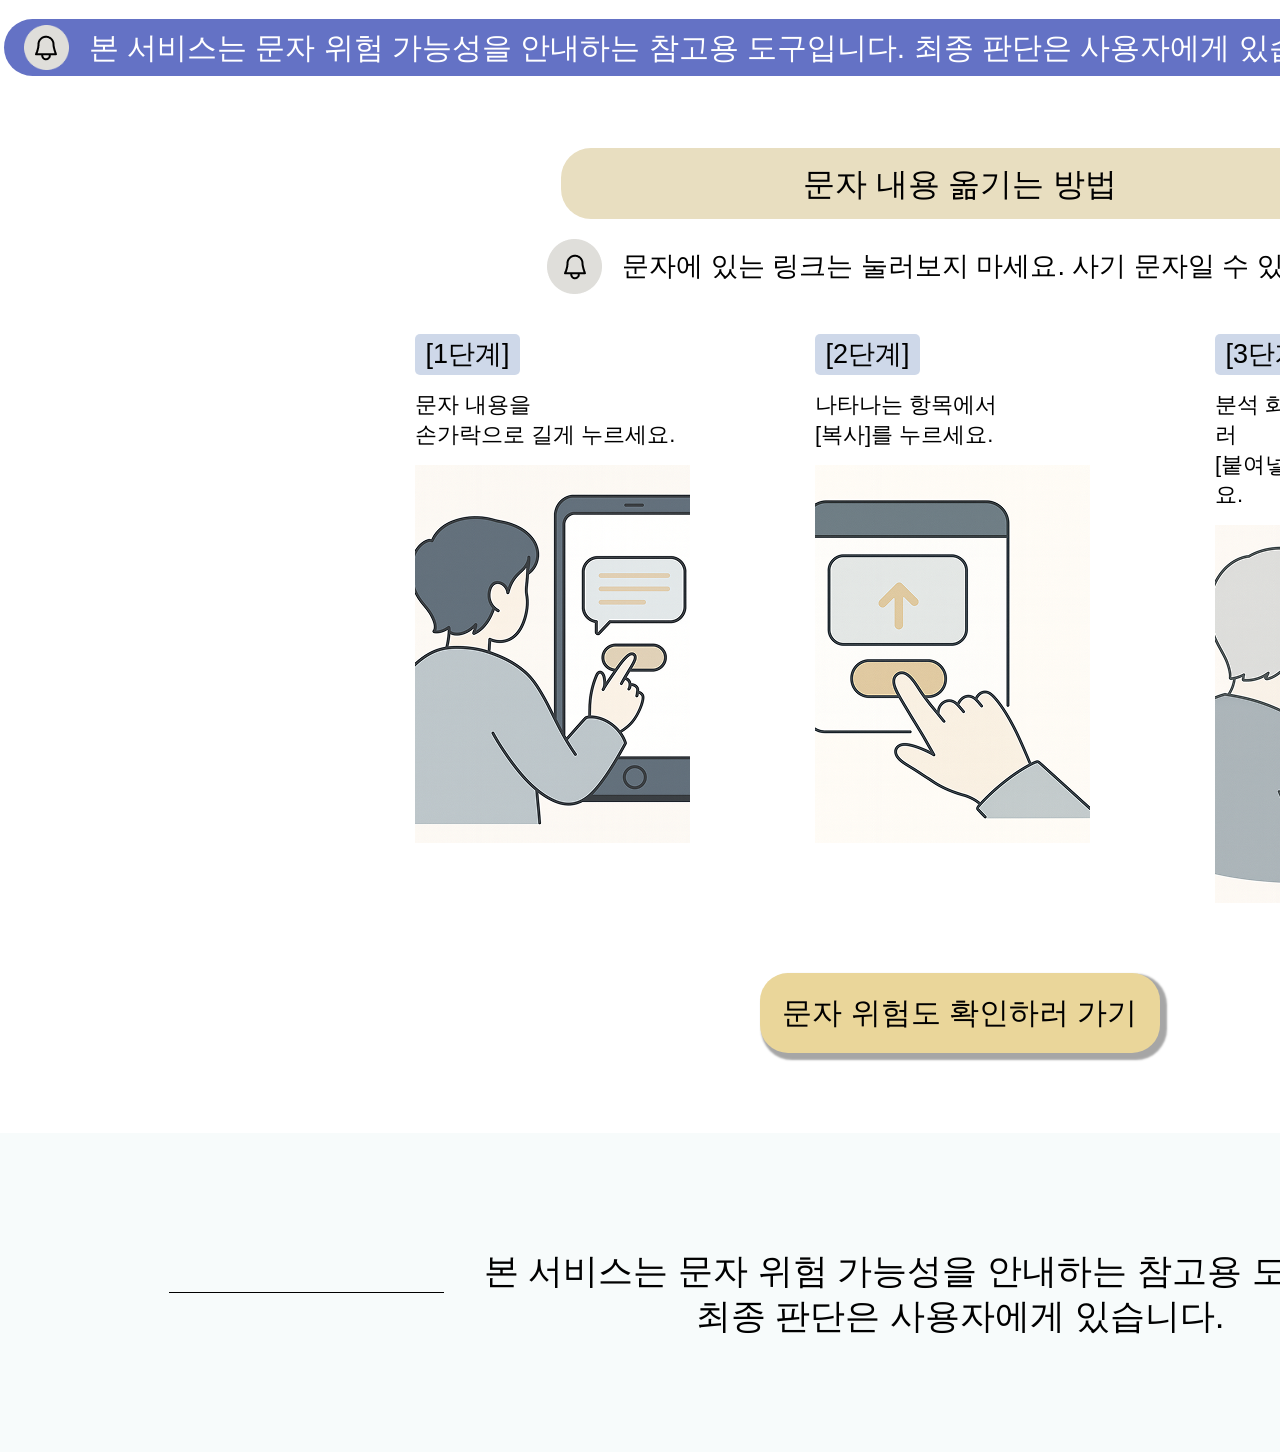
==== Desktop/frontend_project/info.html @ 6da59eaf "first upload" ====
<!DOCTYPE html>
<html lang = "ko">

<head>
<meta charset = "utf-8">
<title>안전 문자 알리미</title>
<link rel = "stylesheet" href = "./css/style.css">
<link rel = "stylesheet" href= "https://fonts.googleapis.com/css2?family=Gowun+Dodum&display=swap">
</head>

<body class = "page page-info">

    <div class = "header">
      <div class = "header-box">
         <div class = "hicon-bell">
            <img src = "./images/bellwall.png" class = "icon-bellwall">
            <img src = "./images/bell.png" class = "icon-bell">
         </div>
         <span class = "header-text">본 서비스는 문자 위험 가능성을 안내하는 참고용 도구입니다. 최종 판단은 사용자에게 있습니다.</span>
      </div>
   </div>

   <div class = "info-box">

      <div class = "infotitle-box">
         문자 내용 옮기는 방법
      </div>

      <div class = "warning-box">
         <div class = "icon-warning">
            <img src = "./images/bellwall.png" class = "icon-bellwall">
            <img src = "./images/bell.png" class = "icon-bell">
         </div>
         <span class = "warning-text">문자에 있는 링크는 눌러보지 마세요. 사기 문자일 수 있습니다.</span>
      </div>

   <div class = "example-wrap">

      <div class = "example-box">
         <div class = "step-box">[1단계]</div>
         <div class = "explain-box">
            문자 내용을<br>
            손가락으로 길게 누르세요.
         </div>
         <img src = "./images/step1.png" class = "step1-img">
      </div>

      <div class = "example-box">
         <div class = "step-box">[2단계]</div>
         <div class = "explain-box">
            나타나는 항목에서<br>
            [복사]를 누르세요.
         </div>
         <img src = "./images/step2.png" class = "step2-img">
      </div>

      <div class = "example-box">
         <div class = "step-box">[3단계]</div>
         <div class = "explain-box">
            분석 화면의 입력칸을 길게 눌러<br>
            [붙여넣기] 항목을 선택하세요.
         </div>
         <img src = "./images/step3.png" class = "step3-img">
      </div>
   </div>

      <a href = "test.html" class = "touch-box">
         문자 위험도 확인하러 가기
      </a>
   </div>


   <div class = "frame2-info">
      <div class = "l-line"></div>
      <span class = "line5"
      >본 서비스는 문자 위험 가능성을 안내하는 참고용 도구입니다.<br>
      최종 판단은 사용자에게 있습니다.
      </span>
      <div class = "r-line"></div>
   </div>

<script src="main.js"></script>
</body>
</html>
---- Desktop/frontend_project/css/style.css ----
/* 기본 숨기기 */
.hidden { display: none; }

/* 기본 설정 */
body {
   font-family : 'Malgun Gothic', '맑은 고딕', sans-serif;
}

.header {
   width: 1920px;
   height: 95px;
   position: fixed;
   top: 0;
   z-index: 1000;
   display: flex;
   justify-content: center;
   align-items: center;
}

.header-box {
   width : 1893px;
   height: 57px;
   background-color : #6472C5;
   border-radius: 35px;
   display: flex;
   padding-left: 20px;
   align-items: center;
   gap: 20px;
}

.hicon-bell {
   position: relative;
   width: 45px;
   height: 45px;
}

.icon-bellwall {
   width: 100%;
   height: 100%;
}

.icon-bell {
   position: absolute;
   top: 50%;
   left: 50%;
   transform : translate(-50%, -50%);
   width: 30px;
   height: 30px;
}

.header-text {
   font-size : 30px;
   font-weight : 400;
   line-height: 52px;
   color: #FFFFFF;
}

/* 시작페이지 */

.page {
   width : 1920px;
   margin : 0 auto;
   background-color : rgba(255, 255, 255, 1);
   position : relative;
   overflow-y : auto;
}

.page-start {
   min-height : 1680px;
}

.big-box {
   width : 100%;
   height: auto;
   margin-top: 570px;
   display: flex;
   justify-content: center;
}

.round-box {
   width : 1160px;
   height : 711px;
   position : relative;

   background-color : rgba(194, 206, 227, 0.92);
   background-image : url("../images/start_round_box.png");
   background-size : cover;
   background-position : center;
   border-radius : 96px;
}

.small-box.link-box {
   width : 766px;
   height : 309px;
   position : absolute;

   top : 110px;
   left : 197px;

   border-radius : 109px;
   background-color : rgba(228, 227, 223, 1);
   box-shadow : 7px 7px 2px 4px rgba(0, 0, 0, 0.25);

   cursor : pointer;

   display : block;

   
   font-weight: 400;
   color :rgba(0, 0, 0, 1);
   text-decoration: none;
}

.small-box.link-box .line1 {
   position : absolute;
   top : 91px;
   left : 73px;
   font-size : 55px;
   line-height : 48px;
   white-space : nowrap;
}

.arrow-icon {
   position : absolute;
   top : 84px;
   left : 624px;
}

.small-box.link-box .line2 {
   position: absolute;
   top : 180px;
   left : 110px;
   font-size : 30px;
   line-height : 48px;
   white-space: nowrap;
}

.small-box {
   width : 818px;
   height : 117px;

   position : absolute;
   top : 484px;
   left : 171px;

   border-radius : 30px;
   background-color : rgba(237, 231, 212, 1);

   display : flex;
   justify-content : center;
   align-items: center;

   font-size : 30px;
   font-weight : 400;
   color :rgba(0, 0, 0, 1);

   line-height: 48px;
   text-align: center;
}

.frame2 {
   width: 100%;
   height: 319px;
   margin-top: 80px;
   background-color: rgba(247, 251, 251, 1);

   display: flex;
   flex-direction: column;
   align-items: center;
   justify-content: center;
   gap : 40px;
}

.line3 {
   margin-bottom: 10px;
   line-height : 48px;
   font-size : 35px;
   font-weight : 400;
   color :rgba(0, 0, 0, 1);
   text-align: center;
}

.m-line {
   width : 1160px;
   height : 1px;
   margin : 5px 0 5px 0;
   background-color : rgba(0, 0, 0, 1);
}

.line4 {
   line-height : 40px;
   font-size : 35px;
   font-weight : 400;
   color :rgba(0, 0, 0, 1);
   text-align: center;
}


/* info페이지 */

.page-info {
   min-height : 1328px;
}

.info-box {
   width : 100%;
   height: auto;
   margin-top: 70px;
   display: flex;
   flex-direction: column;
   align-items: center;
   justify-content: flex-start;
}

.infotitle-box {
   width: 798px;
   height: 71px;
   display: flex;
   align-items: center;
   justify-content: center;
   margin-top: 78px;
   background-color: rgba(232, 222, 192, 1);
   border-radius: 30px;

   line-height: 100%;
   font-size : 32px;
   font-weight: 400;
   color :rgb(0, 0, 0);
   text-align: center;
}

.warning-box {
   display: flex;
   align-items: center;
   margin-top: 20px;
   gap : 20px;
}

.icon-warning {
   position: relative;
   width: 55px;
   height: 55px;
}

.warning-text {
   line-height : 100%;
   font-size : 27px;
   font-weight : 400;
   color :rgb(0, 0, 0);
}

.example-wrap {
   display: flex;
   flex-direction: row;
   justify-content: center;
   gap : 110px;
   margin-top : 40px; 
}

.example-box {
   width : 290px;
   height : auto;
   display : flex;
   flex-direction: column;
   align-items: flex-start;
   text-align: left;
   gap : 15px;
}

.step-box {
   width: 105px;
   height: 41px;
   border-radius: 5px;
   background-color: rgba(198, 210, 229, 0.85);

   line-height: 41px;
   font-size : 27px;
   font-weight: 400;
   color :rgb(0, 0, 0);
   text-align: center;
}

.explain-box {
   line-height: 30px;
   font-size : 22px;
   font-weight: 400;
   color :rgb(0, 0, 0);
}

.step-img {
   width : 61px;
   height: 39px;
   align-self: center;
}

.touch-box {
   width: 400px;
   height: 80px;

   display: flex;
   align-items: center;
   justify-content: center;

   margin-top: 70px;
   margin-bottom: 80px;
   background-color: rgba(234, 214, 154, 1);
   border-radius: 28px;
   box-shadow : 4px 4px 2px 3px rgba(0, 0, 0, 0.35);

   line-height: 100%;
   font-size : 30px;
   font-weight: 400;
   color :rgb(0, 0, 0);
   text-align: center;
   text-decoration: none;
}

.frame2-info {
   width: 100%;
   height: 319px;
   position: relative;
   background-color: rgba(247, 251, 251, 1);

   display: flex;
   align-items: center;
   justify-content: center;
   gap: 40px;
}

.l-line, .r-line {
   width : 275px;
   height : 1px;
   background-color : rgba(0, 0, 0, 1);
}

.line5 {
   line-height : 45px;
   font-size : 35px;
   font-weight : 400;
   color :rgb(0, 0, 0);
   text-align: center;
}

/* test page */

.page-test {
   min-height: 1416px;
}

.test-box {
   width: 1920px;
   height: 1002px;
   display: flex;
   flex-direction: column;
   align-items: center;
   margin-top: 95px;
   gap: 20px;
}

.title-box {
   width: 964px;
   height: 71px;
   border-radius: 15px;
   background-color: #E7DFC6;
   display: flex;
   align-items: center;
   justify-content: center;
   margin-top: 27px;

   font-weight: 400;
   color :rgb(0, 0, 0);
   line-height: 52px;
   text-align: center;
   gap: 12px;
}

.t1 {
   font-size: 34px;
}

.t2 {
   font-size: 30px;
}

.smallresult-box {
    width: 422px;
    height: 100px;
    border-radius: 50px;
    background-color: #DADDDF;
    border-color: #706860;
    border-width: 1px;
    display: flex;
    align-items: center;
    justify-content: center;
    margin-top: 30px;
    
    font-size: 38px;
    font-weight: 400;
    color :rgb(0, 0, 0);
    line-height: 52px;
    text-align: center;
    gap: 15px;
}

.summary {
   width: 150px;
   height: 50px;
   border-radius: 30px;
   background-color: #FFFFFF;
   border-color: #544B41;
   border-width: 1px;
   display: flex;
   align-items: center;
   justify-content: center;
}

.inout-box {
   width: 1920px;
   height: auto;
   margin-top: 60px;
   display: flex;
   flex-direction: row;
   align-items: center;
   justify-content: center;
   gap: 70px;
}

.intitle {
   width: 670px;
   height: 450px;
   background-color: #DADDDF;

   display: flex;
   flex-direction: column;
   align-items: center;
   padding-top: 13px;

   font-size: 40px;
   font-weight: 400;
   color :rgb(0, 0, 0);
   text-align: center;
}

.input-area {
   width: 570px;
   height: 330px;
   background-color: #FFFFFF;
   border-radius: 10px;

   border: none;
   outline: none;
   resize: none;

   padding: 23px;
   font-size: 30px;
   font-weight: 400;
   color :rgb(0, 0, 0);
   line-height: 1.4;
   text-align: left;
}

.arrow {
   width: 80px;
   height: 7px;
   display: flex;
   align-items: center;
   justify-content: center;
   font-size: 100px;
   font-weight: 700;
   color: #666666;

}

.outtitle {
   width: 670px;
   height: 450px;
   background-color: rgba(100, 114, 197, 0.55);

   display: flex;
   flex-direction: column;
   align-items: center;
   padding-top: 13px;

   font-size: 40px;
   font-weight: 400;
   color :rgb(0, 0, 0);
   text-align: center;
}

.output-box {
   width: 570px;
   height: 330px;
   background-color: #FFFFFF;
   border-radius: 10px;

   padding: 23px;
   font-size: 30px;
   line-height: 1.4;
   text-align: left;

}

.watch-result {
   width: 400px;
   height: 100px;

   display: flex;
   align-items: center;
   justify-content: center;

   margin-top: 70px;
   margin-bottom: 60px;
   background-color: #DADDDF;
   border-radius: 15px;
   box-shadow : 2px 4px 4px 2px rgba(0, 0, 0, 0.35);

   line-height: auto;
   font-size : 30px;
   font-weight: 400;
   color :rgb(0, 0, 0);
   text-align: center;
}

.dots {
  display: flex;
  gap: 10px;
  justify-content: center;
  margin-top: 15px;
}

.dots span {
  width: 12px;
  height: 12px;
  background-color: #8491B4;
  border-radius: 50%;
  animation: blink 1.4s infinite;
}

.dots span:nth-child(2) { animation-delay: 0.2s; }
.dots span:nth-child(3) { animation-delay: 0.4s; }

@keyframes blink {
  0%   { opacity: 0.2; }
  20%  { opacity: 1; }
  100% { opacity: 0.2; }
}
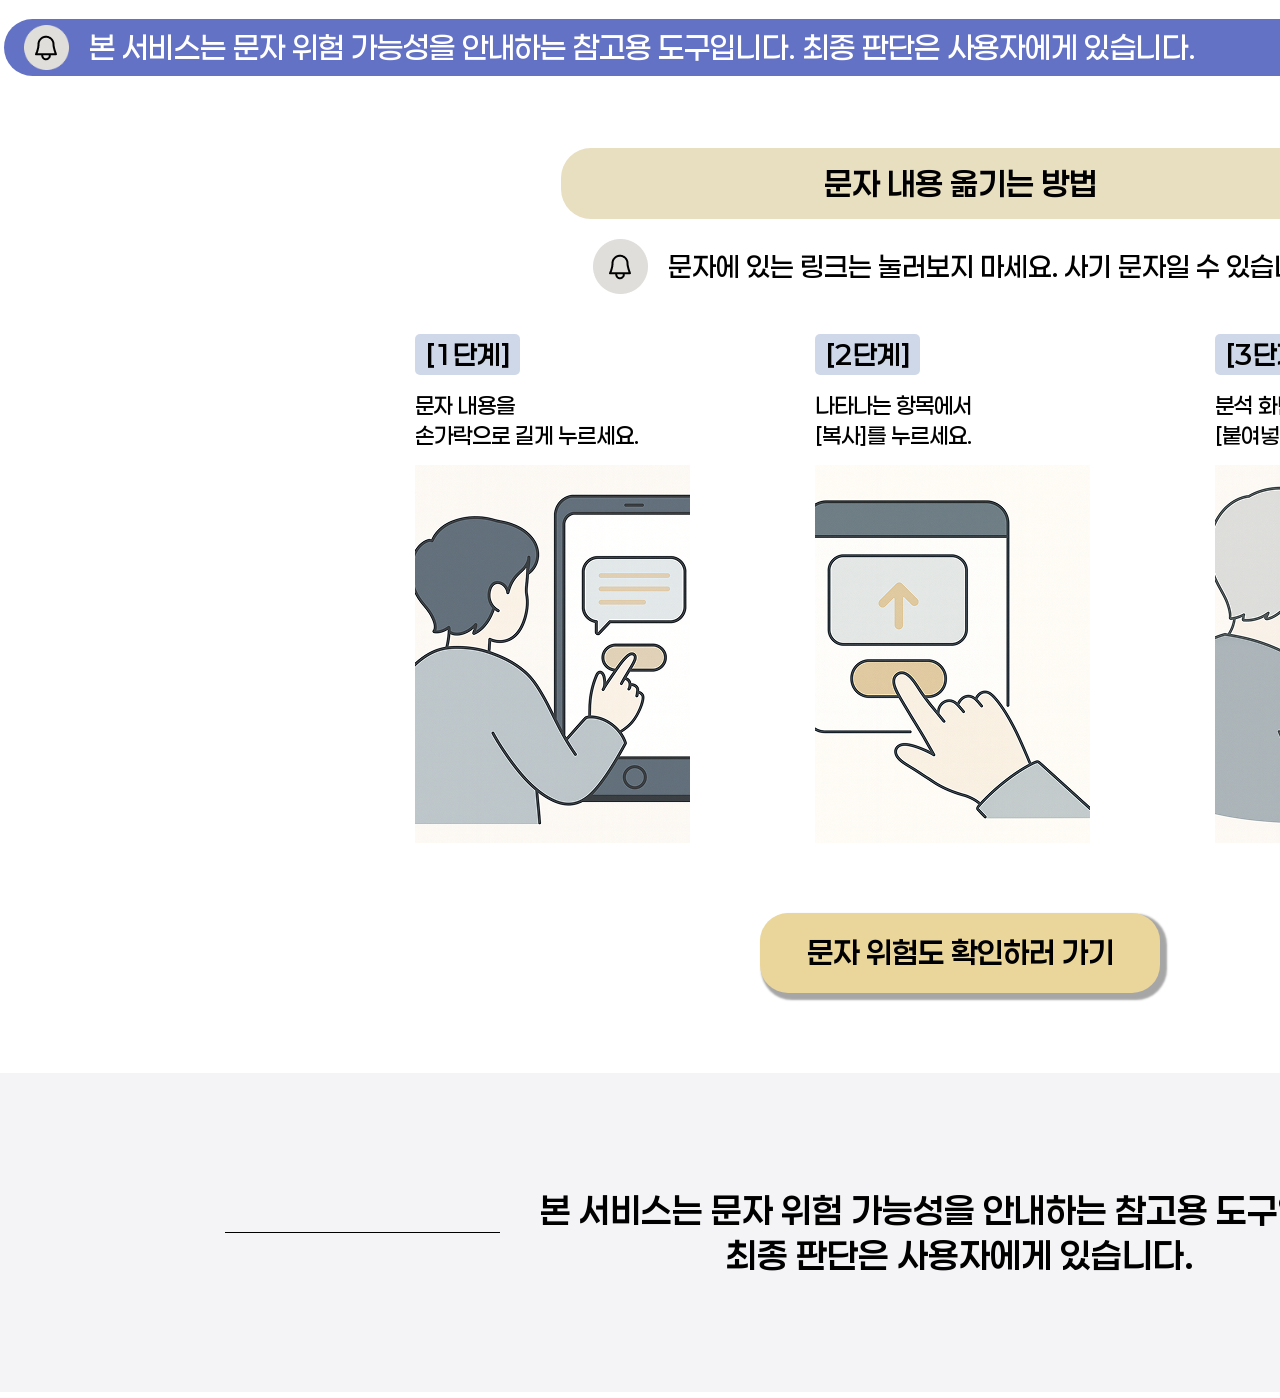
==== commit c061be0b: "detail수정" ====
--- a/Desktop/frontend_project/info.html
+++ b/Desktop/frontend_project/info.html
@@ -79,6 +79,6 @@
       <div class = "r-line"></div>
    </div>
 
-<script src="main.js"></script>
+<script src="./main.js"></script>
 </body>
 </html>
--- a/Desktop/frontend_project/css/style.css
+++ b/Desktop/frontend_project/css/style.css
@@ -2,8 +2,45 @@
 .hidden { display: none; }
 
 /* 기본 설정 */
+
+@font-face {
+   font-family: 'Paperlogy';
+   src: url("../font/Paperlogy-7Bold.ttf") format('truetype'); 
+   font-weight: 700;
+   font-style: normal;
+}
+
+@font-face {
+   font-family: 'Paperlogy';
+   src: url("../font/Paperlogy-6SemiBold.ttf") format('truetype'); 
+   font-weight: 700;
+   font-style: normal;
+}
+
+@font-face {
+   font-family: 'Paperlogy';
+   src: url("../font/Paperlogy-5Medium.ttf") format('truetype'); 
+   font-weight: 500;
+   font-style: normal;
+}
+
+@font-face {
+   font-family: 'Paperlogy';
+   src: url("../font/Paperlogy-4Regular.ttf") format('truetype');
+   font-weight: 400;
+   font-style: normal;
+}
+
+@font-face {
+   font-family: 'Paperlogy';
+   src: url("../font/Paperlogy-3Light.ttf") format('truetype'); 
+   font-weight: 300;
+   font-style: normal;
+}
+
 body {
-   font-family : 'Malgun Gothic', '맑은 고딕', sans-serif;
+   font-family : 'Paperlogy', sans-serif;
+   font-weight: 400;
 }
 
 .header {
@@ -50,7 +87,7 @@
 
 .header-text {
    font-size : 30px;
-   font-weight : 400;
+   font-weight : 500;
    line-height: 52px;
    color: #FFFFFF;
 }
@@ -69,10 +106,151 @@
    min-height : 1680px;
 }
 
+/* 슬라이더 */
+
+ .slider {
+   margin-top: 120px;
+   margin-bottom: 60px;
+   position: relative;
+   max-width: 1920px;
+   width: 100%;
+   height: 380px; 
+   overflow: hidden;
+}
+
+.slides {
+   display: flex;
+   height: 100%;
+   transition: transform 1.2s ease-in-out;
+}
+
+.slide {
+   width: 100%;
+   flex-shrink: 0;
+   height: 380px;
+   background-size: cover;
+   background-position: center;
+   position: relative;
+   color: white;
+}
+    
+/* 텍스트 스타일 설정 */
+
+.slide-content {
+   position: absolute;
+   color: white;
+   max-width: 80%; 
+   text-shadow: 0 2px 6px rgba(0,0,0,0.5);
+}
+
+.slide-content h2 {
+   margin-bottom: 15px;
+   line-height: 1.3; 
+}
+    
+.slide-content p {
+   line-height: 1.5; 
+}
+
+
+/* 슬라이드별 스타일 적용 */
+
+/* 1번 슬라이드 */
+.slide-1 .slide-content {
+   top: 50%; 
+   left: 25%; 
+   transform: translateY(-50%); 
+   text-align: left; 
+}
+
+.slide-1 h2 { 
+   font-size: 38px; 
+   font-weight: 700;
+}
+
+.slide-1 p { 
+   font-size: 26px;
+   font-weight: 400; 
+}
+
+/* 2번 슬라이드 */
+.slide-2 .slide-content {
+   top: 50%; 
+   left: 20%;
+   transform: translateY(-50%); 
+   text-align: left; 
+}
+.slide-2 h2 { 
+   font-size: 38px; 
+   font-weight: 700;
+}
+
+.slide-2 p { 
+   font-size: 26px; 
+   font-weight: 400; 
+}
+
+/* 3번 슬라이드 */
+.slide-3 .slide-content {
+   top: 50%;
+   left: 50%;
+   transform: translate(-50%, -50%); 
+   text-align: center; 
+}
+
+.slide-3 h2 { 
+   font-size: 38px;
+   font-weight: 700; 
+}
+
+.slide-3 p { 
+   font-size: 26px; 
+   font-weight: 400; 
+}
+
+/* 화살표 */
+.slider-arrow {
+   position: absolute;
+   top: 50%;
+   transform: translateY(-50%);
+   font-size: 3rem;
+   color: rgba(255,255,255,0.9);
+   cursor: pointer;
+   z-index: 15;
+   padding: 0 15px;
+   user-select: none;
+}
+
+.slider-arrow.left { left: 10px; }
+.slider-arrow.right { right: 10px; }
+
+/* 하단 dots */
+.slider-dots {
+   position: absolute;
+   bottom: 15px;
+   width: 100%;
+   display: flex;
+   justify-content: center;
+   gap: 8px;
+   z-index: 20;
+}
+
+.slider-dots div {
+   width: 10px;
+   height: 10px;
+   background: rgba(255,255,255,0.5);
+   border-radius: 50%;
+   cursor: pointer;
+}
+
+.slider-dots .active {
+   background: white;
+}
+
 .big-box {
    width : 100%;
-   height: auto;
-   margin-top: 570px;
+   height: 791px;
+   margin-top: 80px;
    display: flex;
    justify-content: center;
 }
@@ -103,33 +281,38 @@
 
    cursor : pointer;
 
-   display : block;
-
-   
-   font-weight: 400;
+   display : flex;
+   flex-direction: column;
+   align-items: center;
+   justify-content: center;
+   gap: 25px;
+
+   font-weight: 600;
    color :rgba(0, 0, 0, 1);
    text-decoration: none;
 }
 
+.top-row {
+   display: flex;
+   align-items: center;
+   gap: 15px;
+}
+
 .small-box.link-box .line1 {
-   position : absolute;
-   top : 91px;
-   left : 73px;
+   position : static;
    font-size : 55px;
    line-height : 48px;
    white-space : nowrap;
 }
 
 .arrow-icon {
-   position : absolute;
-   top : 84px;
-   left : 624px;
+   position : static;
+   width: 60px;
+   height: auto;
 }
 
 .small-box.link-box .line2 {
-   position: absolute;
-   top : 180px;
-   left : 110px;
+   position: static;
    font-size : 30px;
    line-height : 48px;
    white-space: nowrap;
@@ -151,31 +334,31 @@
    align-items: center;
 
    font-size : 30px;
-   font-weight : 400;
+   font-weight : 500;
    color :rgba(0, 0, 0, 1);
 
-   line-height: 48px;
+   line-height: 40px;
    text-align: center;
 }
 
 .frame2 {
    width: 100%;
    height: 319px;
-   margin-top: 80px;
-   background-color: rgba(247, 251, 251, 1);
-
+   margin-top: 0px;
+   background-color: rgba(244, 244, 247, 0.936);
    display: flex;
    flex-direction: column;
    align-items: center;
    justify-content: center;
-   gap : 40px;
+   gap: 30px;
+   font-family: 'Paperlogy', sans-serif;
 }
 
 .line3 {
-   margin-bottom: 10px;
-   line-height : 48px;
+   margin-bottom: 5px;
+   line-height : 40px;
    font-size : 35px;
-   font-weight : 400;
+   font-weight : 500;
    color :rgba(0, 0, 0, 1);
    text-align: center;
 }
@@ -190,7 +373,7 @@
 .line4 {
    line-height : 40px;
    font-size : 35px;
-   font-weight : 400;
+   font-weight : 500;
    color :rgba(0, 0, 0, 1);
    text-align: center;
 }
@@ -224,7 +407,7 @@
 
    line-height: 100%;
    font-size : 32px;
-   font-weight: 400;
+   font-weight: 600;
    color :rgb(0, 0, 0);
    text-align: center;
 }
@@ -245,7 +428,7 @@
 .warning-text {
    line-height : 100%;
    font-size : 27px;
-   font-weight : 400;
+   font-weight : 500;
    color :rgb(0, 0, 0);
 }
 
@@ -275,7 +458,7 @@
 
    line-height: 41px;
    font-size : 27px;
-   font-weight: 400;
+   font-weight: 600;
    color :rgb(0, 0, 0);
    text-align: center;
 }
@@ -283,7 +466,7 @@
 .explain-box {
    line-height: 30px;
    font-size : 22px;
-   font-weight: 400;
+   font-weight: 500;
    color :rgb(0, 0, 0);
 }
 
@@ -309,7 +492,7 @@
 
    line-height: 100%;
    font-size : 30px;
-   font-weight: 400;
+   font-weight: 700;
    color :rgb(0, 0, 0);
    text-align: center;
    text-decoration: none;
@@ -319,7 +502,7 @@
    width: 100%;
    height: 319px;
    position: relative;
-   background-color: rgba(247, 251, 251, 1);
+   background-color: rgba(244, 244, 247, 0.936);
 
    display: flex;
    align-items: center;
@@ -336,7 +519,7 @@
 .line5 {
    line-height : 45px;
    font-size : 35px;
-   font-weight : 400;
+   font-weight : 600;
    color :rgb(0, 0, 0);
    text-align: center;
 }
@@ -359,7 +542,7 @@
 
 .title-box {
    width: 964px;
-   height: 71px;
+   height: 80px;
    border-radius: 15px;
    background-color: #E7DFC6;
    display: flex;
@@ -367,7 +550,6 @@
    justify-content: center;
    margin-top: 27px;
 
-   font-weight: 400;
    color :rgb(0, 0, 0);
    line-height: 52px;
    text-align: center;
@@ -376,48 +558,55 @@
 
 .t1 {
    font-size: 34px;
+   font-weight: 500;
 }
 
 .t2 {
    font-size: 30px;
+   font-weight: 400;
 }
 
 .smallresult-box {
-    width: 422px;
-    height: 100px;
+    width: 410px;
+    height: 120px;
     border-radius: 50px;
     background-color: #DADDDF;
-    border-color: #706860;
-    border-width: 1px;
+
+    border: 2px solid #706860;
+
     display: flex;
     align-items: center;
     justify-content: center;
-    margin-top: 30px;
+    margin-top: 20px;
+    margin-right: 20px;
     
     font-size: 38px;
-    font-weight: 400;
+    font-weight: 600;
     color :rgb(0, 0, 0);
     line-height: 52px;
     text-align: center;
-    gap: 15px;
+    gap: 20px;
 }
 
 .summary {
-   width: 150px;
-   height: 50px;
-   border-radius: 30px;
+   width: 180px;
+   height: 75px;
+   border-radius: 50px;
    background-color: #FFFFFF;
-   border-color: #544B41;
-   border-width: 1px;
-   display: flex;
-   align-items: center;
-   justify-content: center;
+
+   border: 2px solid #544B41;
+
+   display: flex;
+   align-items: center;
+   justify-content: center;
+   font-size: 40px;
+   font-weight: 600;
 }
 
 .inout-box {
    width: 1920px;
    height: auto;
-   margin-top: 60px;
+   margin-top: 40px;
    display: flex;
    flex-direction: row;
    align-items: center;
@@ -427,23 +616,32 @@
 
 .intitle {
    width: 670px;
-   height: 450px;
+   height: 500px;
    background-color: #DADDDF;
 
    display: flex;
    flex-direction: column;
    align-items: center;
-   padding-top: 13px;
+   padding-top: 23px;
 
    font-size: 40px;
-   font-weight: 400;
-   color :rgb(0, 0, 0);
-   text-align: center;
+   font-weight: 500;
+   color :rgb(0, 0, 0);
+   text-align: center;
+
+}
+
+::placeholder {
+   color:rgb(80, 80, 80, 0.8);
+   font-family: 'Paperlogy', sans-serif;
+   font-size: 30px;
+   font-weight: 500;
+   padding: 10px;
 }
 
 .input-area {
    width: 570px;
-   height: 330px;
+   height: 340px;
    background-color: #FFFFFF;
    border-radius: 10px;
 
@@ -451,17 +649,19 @@
    outline: none;
    resize: none;
 
-   padding: 23px;
+   padding: 20px;
    font-size: 30px;
    font-weight: 400;
    color :rgb(0, 0, 0);
    line-height: 1.4;
    text-align: left;
+
+   margin-top: 20px;
 }
 
 .arrow {
    width: 80px;
-   height: 7px;
+   height: 20px;
    display: flex;
    align-items: center;
    justify-content: center;
@@ -473,64 +673,72 @@
 
 .outtitle {
    width: 670px;
-   height: 450px;
+   height: 500px;
    background-color: rgba(100, 114, 197, 0.55);
 
    display: flex;
    flex-direction: column;
    align-items: center;
-   padding-top: 13px;
+   padding-top: 23px;
 
    font-size: 40px;
-   font-weight: 400;
+   font-weight: 500;
    color :rgb(0, 0, 0);
    text-align: center;
 }
 
 .output-box {
    width: 570px;
-   height: 330px;
+   height: 340px;
    background-color: #FFFFFF;
    border-radius: 10px;
 
-   padding: 23px;
+   padding: 20px;
    font-size: 30px;
    line-height: 1.4;
    text-align: left;
 
+   margin-top: 20px;
+
+   overflow-y: auto;
+   box-sizing: border-box;
+
+   display: block;
 }
 
 .watch-result {
-   width: 400px;
-   height: 100px;
-
-   display: flex;
-   align-items: center;
-   justify-content: center;
-
-   margin-top: 70px;
-   margin-bottom: 60px;
+   width: 350px;
+   height: 90px;
+
+   display: flex;
+   align-items: center;
+   justify-content: center;
+
+   margin-top: 40px;
+   margin-bottom: 40px;
    background-color: #DADDDF;
    border-radius: 15px;
-   box-shadow : 2px 4px 4px 2px rgba(0, 0, 0, 0.35);
+   border: none;
+   box-shadow : 2px 4px 4px 0 rgba(0, 0, 0, 0.35);
 
    line-height: auto;
+   font-family: 'Paperlogy', sans-serif;
    font-size : 30px;
-   font-weight: 400;
-   color :rgb(0, 0, 0);
+   font-weight: 600;
+   color :rgb(14, 1, 48);
    text-align: center;
 }
 
 .dots {
   display: flex;
-  gap: 10px;
+  gap: 20px;
   justify-content: center;
-  margin-top: 15px;
+  margin-top: 0px;
 }
 
 .dots span {
-  width: 12px;
-  height: 12px;
+  width: 27px;
+  height: 27px;
   background-color: #8491B4;
   border-radius: 50%;
   animation: blink 1.4s infinite;
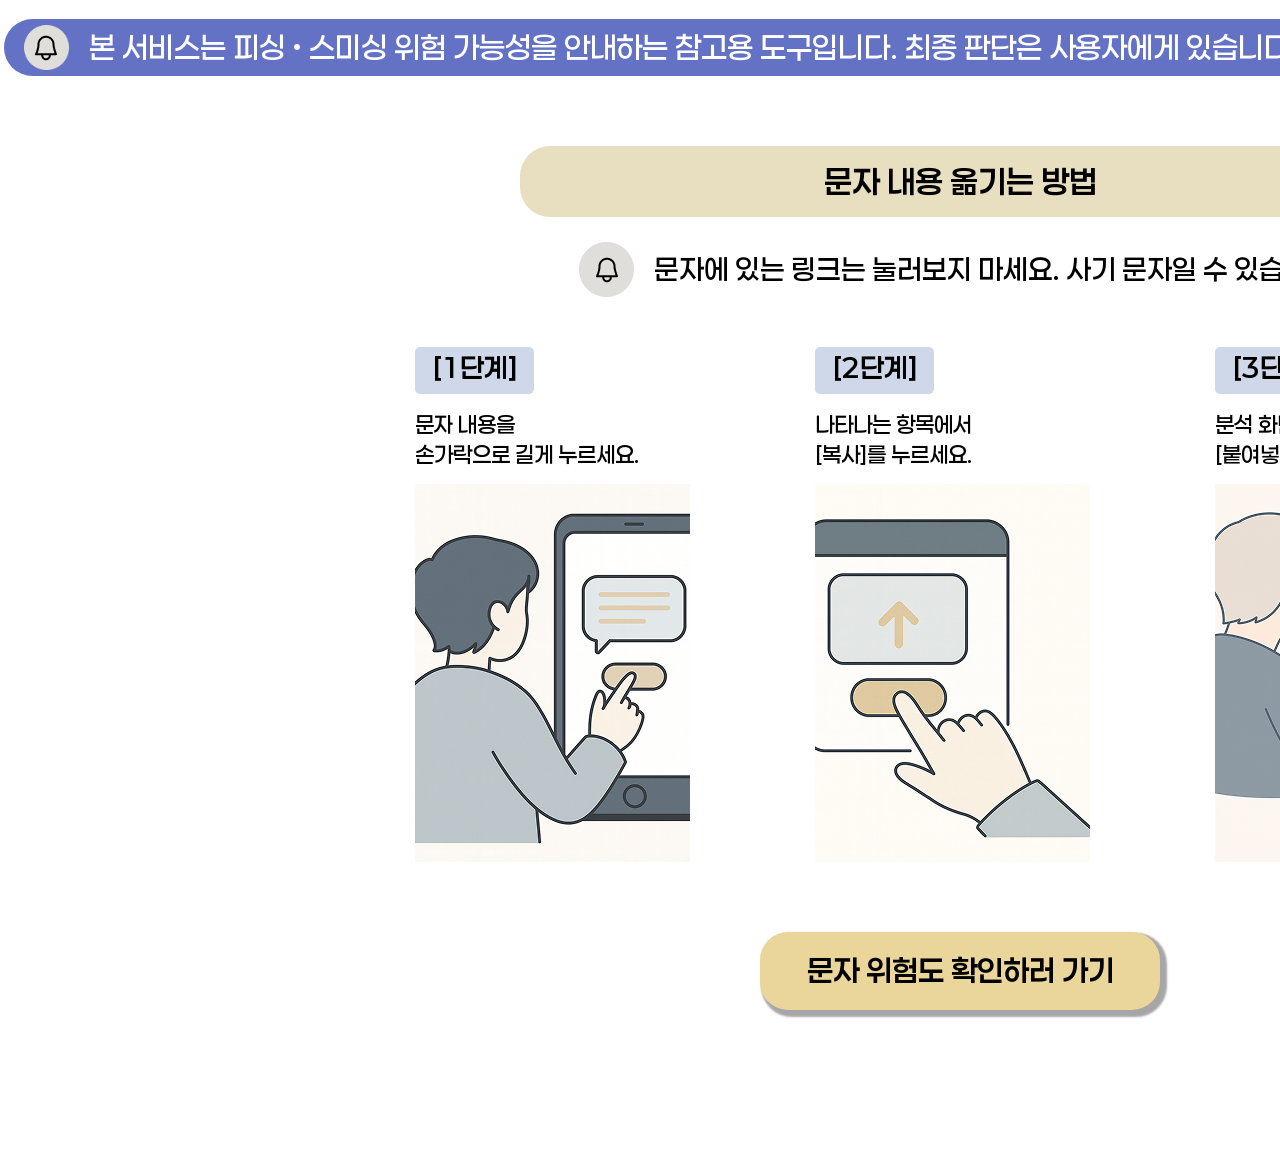
==== commit 732073c4: "디자인수정" ====
--- a/Desktop/frontend_project/info.html
+++ b/Desktop/frontend_project/info.html
@@ -16,7 +16,7 @@
             <img src = "./images/bellwall.png" class = "icon-bellwall">
             <img src = "./images/bell.png" class = "icon-bell">
          </div>
-         <span class = "header-text">본 서비스는 문자 위험 가능성을 안내하는 참고용 도구입니다. 최종 판단은 사용자에게 있습니다.</span>
+         <span class = "header-text">본 서비스는 피싱 • 스미싱 위험 가능성을 안내하는 참고용 도구입니다. 최종 판단은 사용자에게 있습니다.</span>
       </div>
    </div>
 
@@ -69,16 +69,6 @@
       </a>
    </div>
 
-
-   <div class = "frame2-info">
-      <div class = "l-line"></div>
-      <span class = "line5"
-      >본 서비스는 문자 위험 가능성을 안내하는 참고용 도구입니다.<br>
-      최종 판단은 사용자에게 있습니다.
-      </span>
-      <div class = "r-line"></div>
-   </div>
-
 <script src="./main.js"></script>
 </body>
 </html>
--- a/Desktop/frontend_project/css/style.css
+++ b/Desktop/frontend_project/css/style.css
@@ -356,9 +356,9 @@
 
 .line3 {
    margin-bottom: 5px;
-   line-height : 40px;
-   font-size : 35px;
-   font-weight : 500;
+   line-height : 30px;
+   font-size : 30px;
+   font-weight : 400;
    color :rgba(0, 0, 0, 1);
    text-align: center;
 }
@@ -372,8 +372,8 @@
 
 .line4 {
    line-height : 40px;
-   font-size : 35px;
-   font-weight : 500;
+   font-size : 30px;
+   font-weight : 400;
    color :rgba(0, 0, 0, 1);
    text-align: center;
 }
@@ -382,12 +382,12 @@
 /* info페이지 */
 
 .page-info {
-   min-height : 1328px;
+   min-height : 1080px;
 }
 
 .info-box {
    width : 100%;
-   height: auto;
+   height: 1020px;
    margin-top: 70px;
    display: flex;
    flex-direction: column;
@@ -396,12 +396,12 @@
 }
 
 .infotitle-box {
-   width: 798px;
-   height: 71px;
-   display: flex;
-   align-items: center;
-   justify-content: center;
-   margin-top: 78px;
+   width: 881px;
+   height: 73px;
+   display: flex;
+   align-items: center;
+   justify-content: center;
+   margin-top: 76px;
    background-color: rgba(232, 222, 192, 1);
    border-radius: 30px;
 
@@ -415,7 +415,7 @@
 .warning-box {
    display: flex;
    align-items: center;
-   margin-top: 20px;
+   margin-top: 25px;
    gap : 20px;
 }
 
@@ -427,7 +427,7 @@
 
 .warning-text {
    line-height : 100%;
-   font-size : 27px;
+   font-size : 28px;
    font-weight : 500;
    color :rgb(0, 0, 0);
 }
@@ -437,7 +437,7 @@
    flex-direction: row;
    justify-content: center;
    gap : 110px;
-   margin-top : 40px; 
+   margin-top : 50px; 
 }
 
 .example-box {
@@ -451,8 +451,8 @@
 }
 
 .step-box {
-   width: 105px;
-   height: 41px;
+   width: 119px;
+   height: 47px;
    border-radius: 5px;
    background-color: rgba(198, 210, 229, 0.85);
 
@@ -471,8 +471,8 @@
 }
 
 .step-img {
-   width : 61px;
-   height: 39px;
+   width : 315px;
+   height: 449px;
    align-self: center;
 }
 
@@ -498,45 +498,19 @@
    text-decoration: none;
 }
 
-.frame2-info {
+/* test page */
+
+.page-test {
+   min-height: 1080px;
+}
+
+.test-box {
    width: 100%;
-   height: 319px;
-   position: relative;
-   background-color: rgba(244, 244, 247, 0.936);
-
-   display: flex;
-   align-items: center;
-   justify-content: center;
-   gap: 40px;
-}
-
-.l-line, .r-line {
-   width : 275px;
-   height : 1px;
-   background-color : rgba(0, 0, 0, 1);
-}
-
-.line5 {
-   line-height : 45px;
-   font-size : 35px;
-   font-weight : 600;
-   color :rgb(0, 0, 0);
-   text-align: center;
-}
-
-/* test page */
-
-.page-test {
-   min-height: 1416px;
-}
-
-.test-box {
-   width: 1920px;
-   height: 1002px;
+   height: 1020px;
    display: flex;
    flex-direction: column;
    align-items: center;
-   margin-top: 95px;
+   margin-top: 70px;
    gap: 20px;
 }
 
@@ -548,7 +522,7 @@
    display: flex;
    align-items: center;
    justify-content: center;
-   margin-top: 27px;
+   margin-top: 40px;
 
    color :rgb(0, 0, 0);
    line-height: 52px;
@@ -567,7 +541,7 @@
 }
 
 .smallresult-box {
-    width: 410px;
+    width: 450px;
     height: 120px;
     border-radius: 50px;
     background-color: #DADDDF;
@@ -579,13 +553,15 @@
     justify-content: center;
     margin-top: 20px;
     margin-right: 20px;
+    padding-left: 12px;
     
     font-size: 38px;
     font-weight: 600;
+    letter-spacing: 3px;
     color :rgb(0, 0, 0);
-    line-height: 52px;
+    line-height: normal;
     text-align: center;
-    gap: 20px;
+    gap: 30px;
 }
 
 .summary {
@@ -595,6 +571,7 @@
    background-color: #FFFFFF;
 
    border: 2px solid #544B41;
+   margin-top: -2px;
 
    display: flex;
    align-items: center;
@@ -611,12 +588,12 @@
    flex-direction: row;
    align-items: center;
    justify-content: center;
-   gap: 70px;
+   gap: 60px;
 }
 
 .intitle {
-   width: 670px;
-   height: 500px;
+   width: 660px;
+   height: 503px;
    background-color: #DADDDF;
 
    display: flex;
@@ -628,6 +605,12 @@
    font-weight: 500;
    color :rgb(0, 0, 0);
    text-align: center;
+
+}
+
+textarea {
+   font-family: 'Paperlogy', sans-serif;
+   font-size: 30px;
 
 }
 
@@ -640,8 +623,8 @@
 }
 
 .input-area {
-   width: 570px;
-   height: 340px;
+   width: 565px;
+   height: 370px;
    background-color: #FFFFFF;
    border-radius: 10px;
 
@@ -672,8 +655,8 @@
 }
 
 .outtitle {
-   width: 670px;
-   height: 500px;
+   width: 660px;
+   height: 503px;
    background-color: rgba(100, 114, 197, 0.55);
 
    display: flex;
@@ -688,8 +671,8 @@
 }
 
 .output-box {
-   width: 570px;
-   height: 340px;
+   width: 565px;
+   height: 370px;
    background-color: #FFFFFF;
    border-radius: 10px;
 
@@ -701,7 +684,6 @@
    margin-top: 20px;
 
    overflow-y: auto;
-   box-sizing: border-box;
 
    display: block;
 }
@@ -729,6 +711,25 @@
    text-align: center;
 }
 
+
+/* 결과 페이지 */
+
+.loading-wrapper {
+   display: flex;
+   flex-direction: column;
+   align-items: center;
+   justify-content: center;
+   width: 100%;
+   height: 100%;
+   transform: translateY(-30px);
+}
+
+.loading-text {
+   font-size:34px;
+   margin-bottom:40px;
+}
+
+
 .dots {
   display: flex;
   gap: 20px;
@@ -752,3 +753,69 @@
   20%  { opacity: 1; }
   100% { opacity: 0.2; }
 }
+
+.safe-wrapper {
+   width: 100%;
+   height: 100%;
+
+   display: flex;
+   align-items: center;
+   justify-content: center;
+}
+
+.safe-message {
+   font-size: 34px;
+   text-align: center;
+}
+
+.fancy-container {
+   display: flex;
+    width: 565px;
+    height: 370px;
+    flex-direction: column;
+    gap: 20px;
+    margin-bottom: 20px;
+    padding: 10px;
+    align-items: center;
+    justify-content: center;
+    font-size: 28px;
+    font-family : 'Paperlogy', sans-serif;
+}
+
+.fancy-row {
+   width: 530px;
+    height: 90px;
+    display: flex;
+    align-items: center;
+    justify-content: center;
+    gap: 10px;
+    background-color: #FFFFFF;
+    padding: 10px;
+    border-radius: 10px;
+}
+
+.short-box {
+    width: 110px;
+    height: 70px;
+    background-color: #E7DFC6;
+    border-radius: 10px;
+    display: flex;
+    align-items: center;
+    justify-content: center;
+    text-align: center;
+    font-size: 22px;
+}
+
+.long-box {
+   flex: flex;
+    width: 500px;
+    height: 70px;
+    align-items: flex-start;
+    justify-content: flex-start;
+    text-align: left;
+    overflow-y: auto;
+
+    padding-left: 15px;
+    line-height: 70px;
+    border-radius: 10px;
+}
